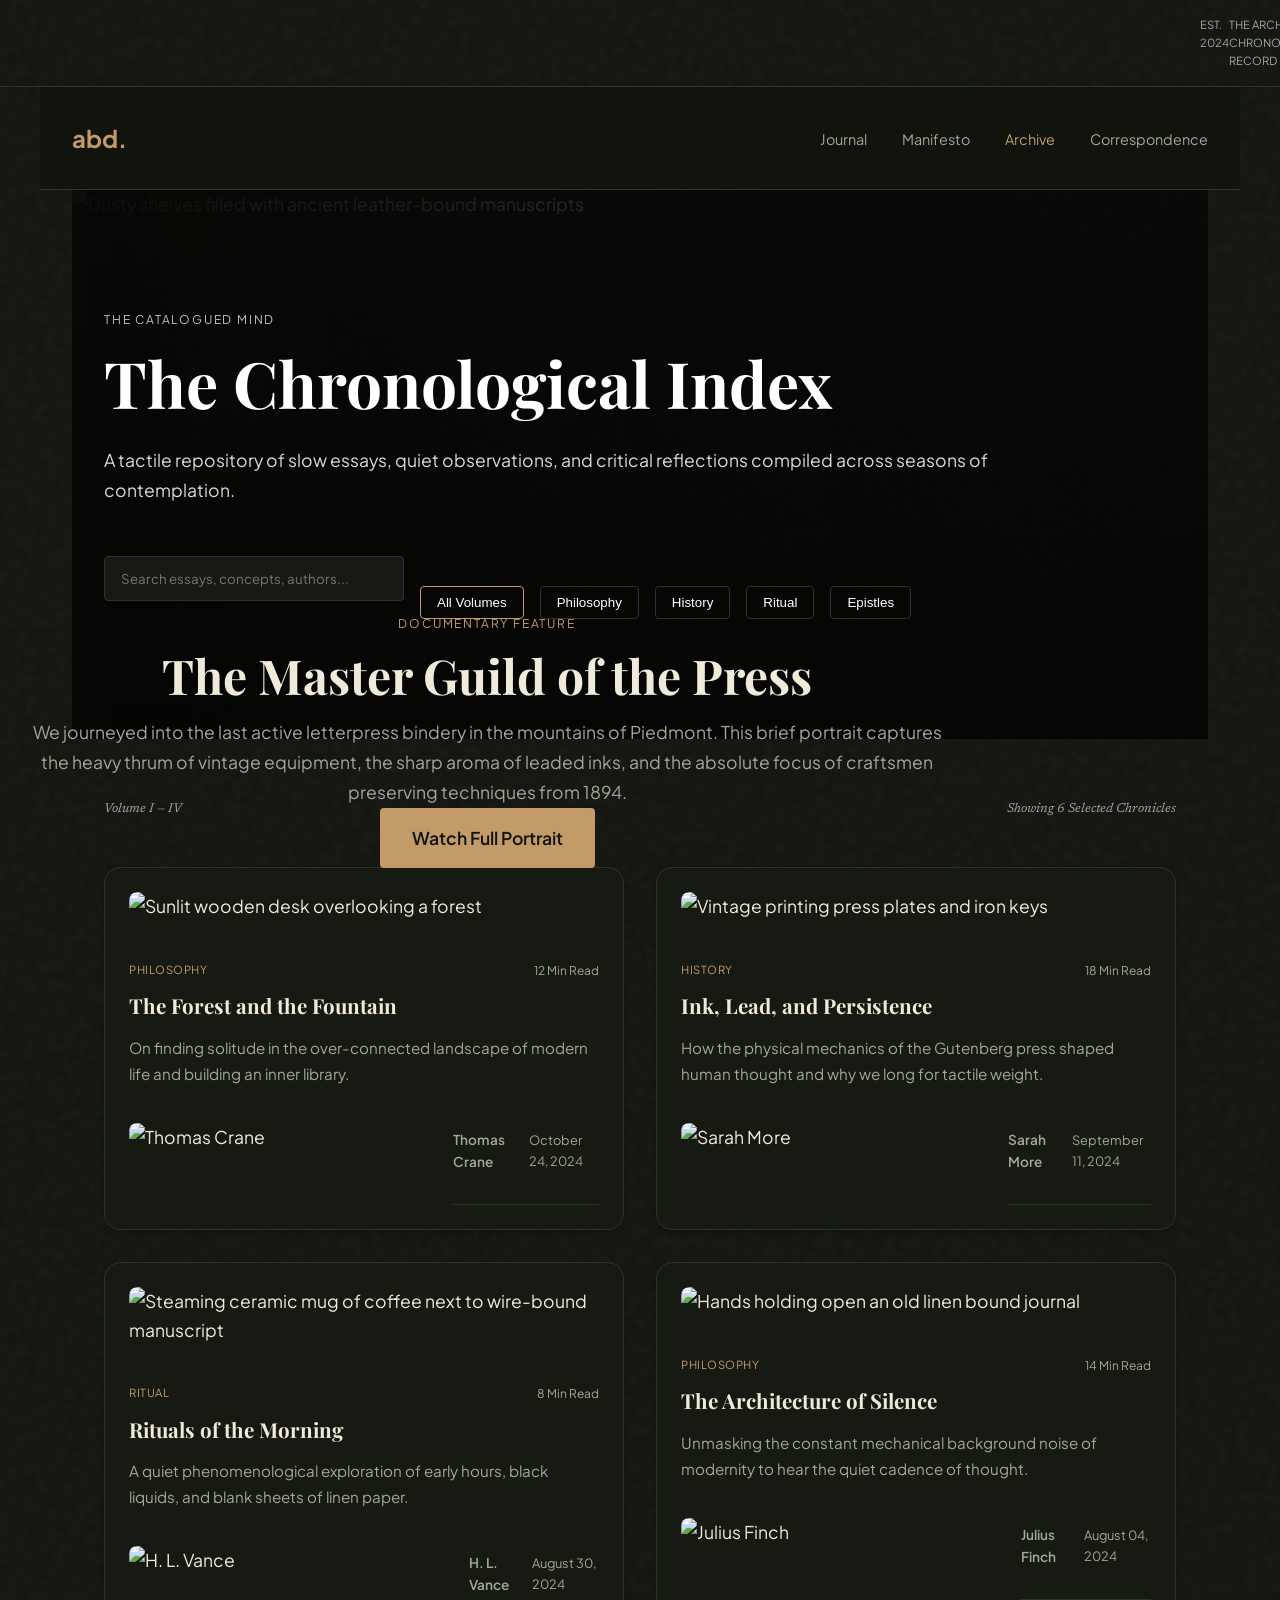
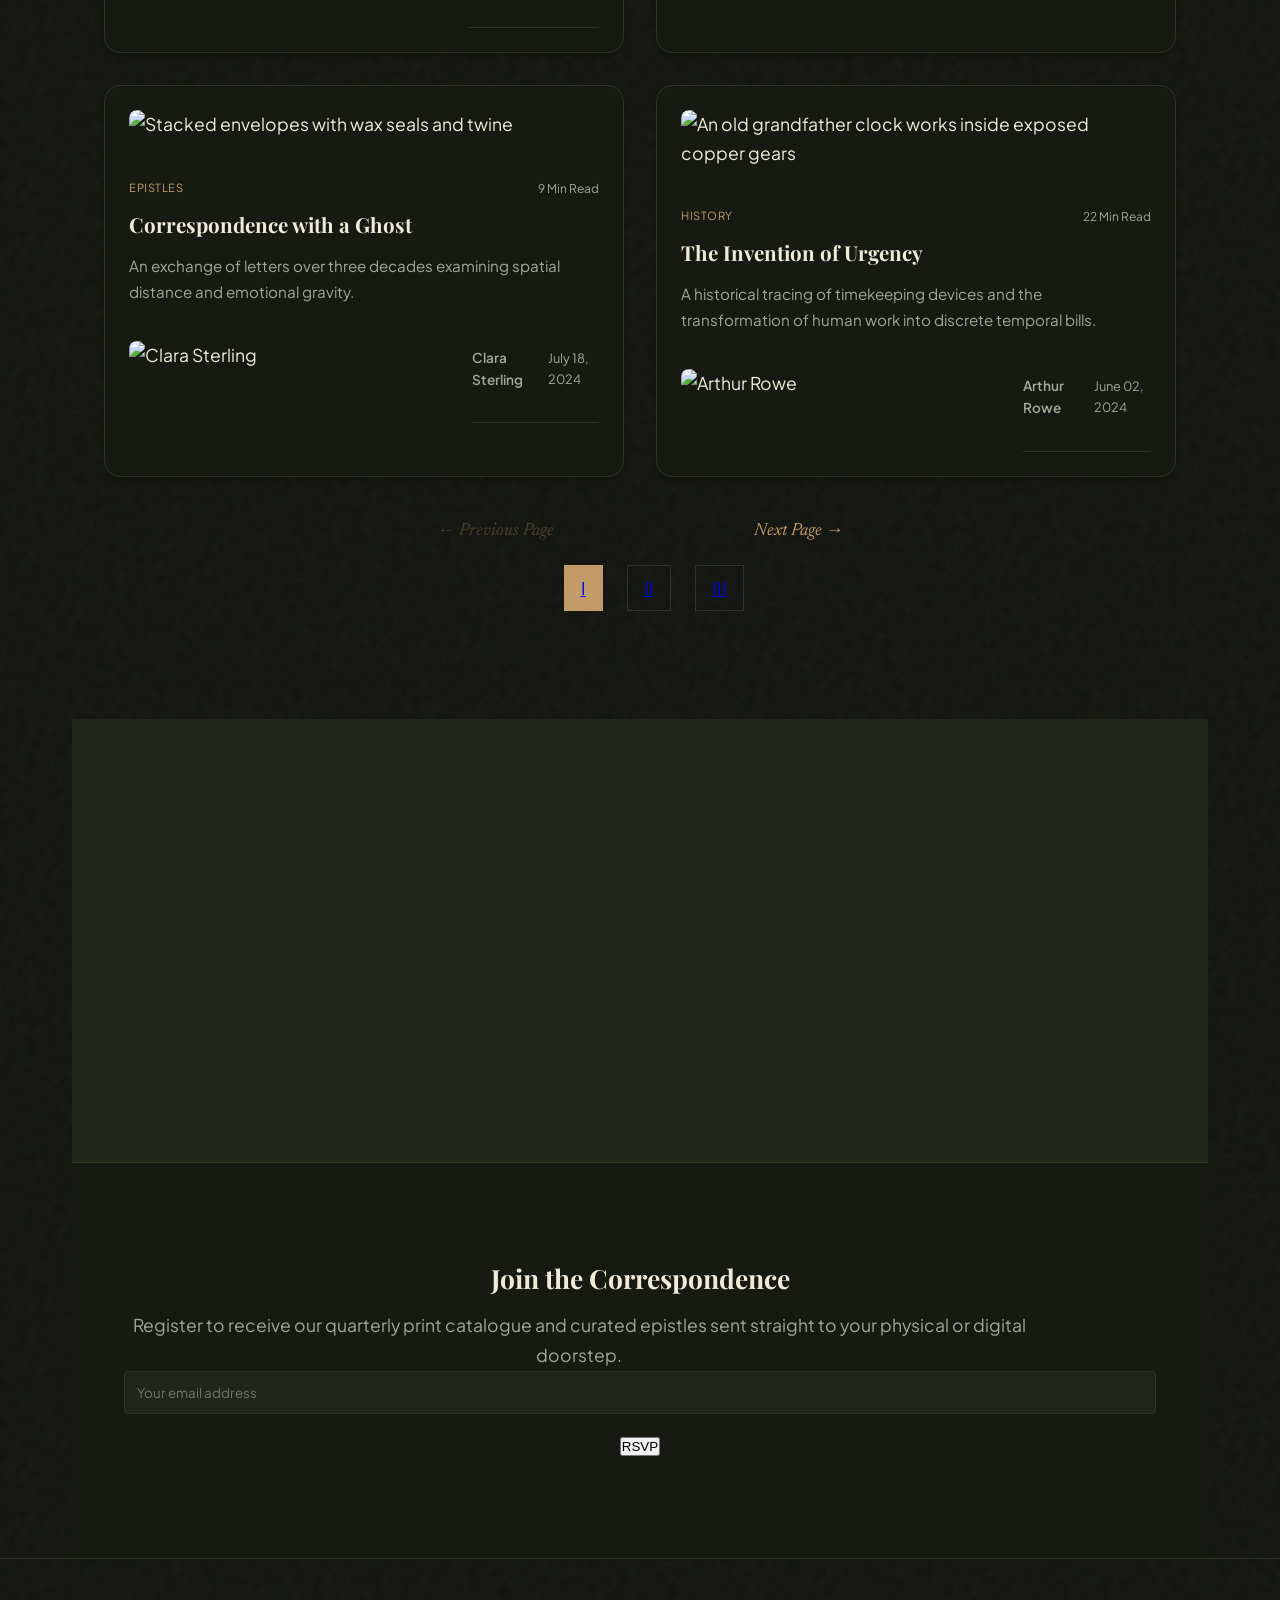
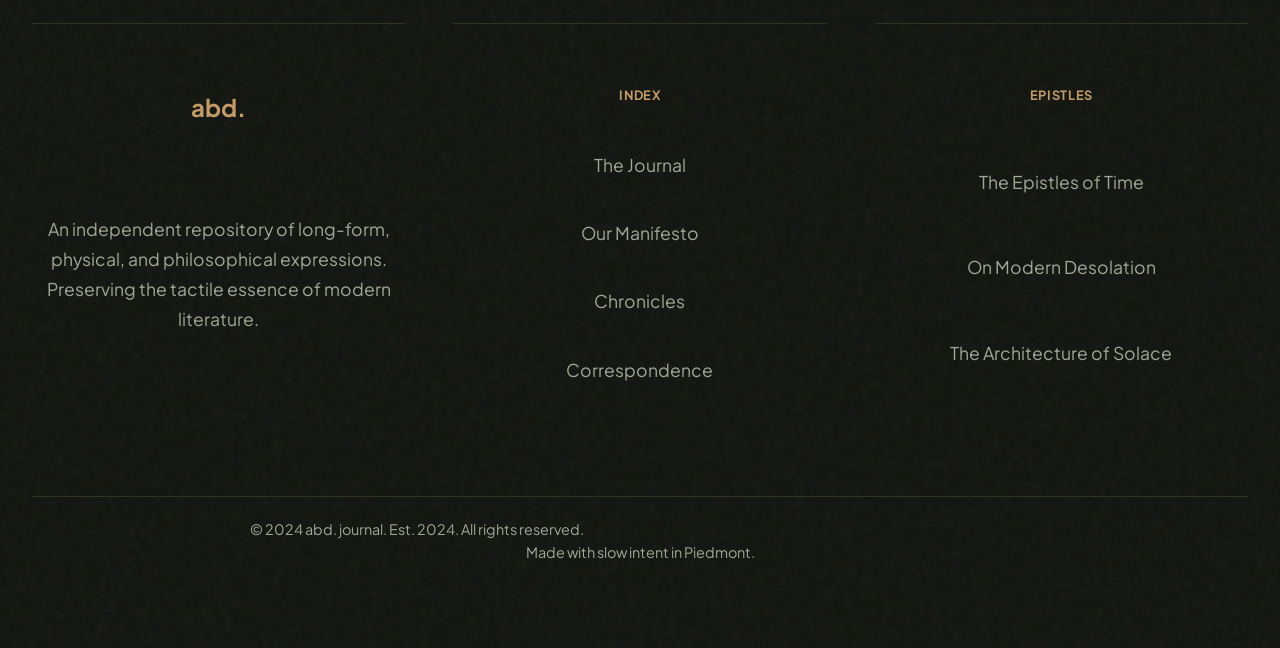
==== archive.html @ 4480bd1d "ForgeAI Builder: abd — initial site" ====
<!DOCTYPE html>
<html lang="en">
<head>
    <meta charset="UTF-8">
    <meta name="viewport" content="width=device-width, initial-scale=1" />
    <title>The Archive | abd.</title>
    <link rel="icon" href="data:image/svg+xml,<svg xmlns=%22http://www.w3.org/2000/svg%22 viewBox=%220 0 100 100%22><text y=%22.9em%22 font-size=%2290%22>🖋️</text></svg>">
    <link rel="preconnect" href="https://fonts.googleapis.com">
    <link rel="preconnect" href="https://fonts.gstatic.com" crossorigin>
    <link href="https://fonts.googleapis.com/css2?family=Newsreader:ital,opsz,wght@0,6..72,200..800;1,6..72,200..800&family=Playfair+Display:ital,wght@0,400..900;1,400..900&family=Plus+Jakarta+Sans:wght@300;400;500;600&display=swap" rel="stylesheet">
    <link rel="stylesheet" href="styles.css">
    <script src="script.js" defer></script>
<style>
@keyframes fa-emergency-reveal { to { opacity: 1 !important; visibility: visible !important; } }
.scroll-reveal:not(.is-visible),.reveal:not(.active):not(.is-visible),.fade-in:not(.visible):not(.in),.slide-in:not(.visible):not(.in),.fade-up:not(.is-visible),.fade-down:not(.is-visible),.zoom-in:not(.is-visible),.animate:not(.animated),.animate-up:not(.in),.will-animate:not(.animated),.animate-on-scroll:not(.animated):not(.in-view),.animate-on-load:not(.in-view):not(.visible),[data-aos]:not(.aos-animate),[data-reveal]:not(.in-view):not(.is-visible),[data-scroll]:not(.is-inview):not(.in-view),[data-animate]:not(.is-visible):not(.animated) { animation: fa-emergency-reveal 0.4s ease 4s forwards !important; }
</style>
<script>
(function(){try{
  var conv={'scroll-reveal':'is-visible','reveal':'active','fade-in':'visible','slide-in':'visible','fade-up':'is-visible','fade-down':'is-visible','zoom-in':'is-visible','animate-on-scroll':'animated','animate-on-load':'in-view','animate-up':'in','animate':'animated','will-animate':'animated'};
  var attrs=[['data-reveal','in-view'],['data-scroll','is-inview'],['data-animate','is-visible'],['data-aos','aos-animate']];
  function revealAllAbove(){
    var vh=window.innerHeight||document.documentElement.clientHeight;
    function pin(el,cls){el.classList.add(cls);el.style.setProperty('opacity','1','important');el.style.setProperty('visibility','visible','important');el.style.transform='';}
    Object.keys(conv).forEach(function(c){
      document.querySelectorAll('.'+c).forEach(function(el){
        if(el.getBoundingClientRect().top<vh)pin(el,conv[c]);
      });
    });
    attrs.forEach(function(a){
      document.querySelectorAll('['+a[0]+']').forEach(function(el){
        if(el.getBoundingClientRect().top<vh)pin(el,a[1]);
      });
    });
  }
  if(document.readyState==='loading')document.addEventListener('DOMContentLoaded',revealAllAbove);else revealAllAbove();
}catch(e){}})();
</script>

  <!-- SEO — injected by ForgeAI -->
  <meta name="description" content="The Archive | abd. — built with ForgeAI">
  <meta name="robots" content="index, follow">
  <link rel="canonical" href="/archive.html">
  <!-- Open Graph -->
  <meta property="og:title" content="The Archive | abd.">
  <meta property="og:description" content="The Archive | abd. — built with ForgeAI">
  <meta property="og:type" content="website">
  <meta property="og:image" content="https://og-image.vercel.app/The%20Archive%20%7C%20abd..png">
  <!-- Twitter Card -->
  <meta name="twitter:card" content="summary_large_image">
  <meta name="twitter:title" content="The Archive | abd.">
  <meta name="twitter:description" content="The Archive | abd. — built with ForgeAI">
  <meta name="twitter:image" content="https://og-image.vercel.app/The%20Archive%20%7C%20abd..png">
  <!-- JSON-LD -->
  <script type="application/ld+json">{"@context":"https://schema.org","@type":"WebPage","name":"The Archive | abd.","description":"The Archive | abd. — built with ForgeAI"}</script>
</head>
<body>
  <div class="page-loader"><div class="loader-ring"></div></div>
    <!-- Running Header Motif -->
    <div class="running-header">
        <span>Est. 2024</span>
        <span>The Archive / Chronological Record</span>
        <span>Page IX</span>
    </div>

    <header class="navbar">
        <div class="nav-container">
            <a href="index.html" class="logo">abd.</a>
            <nav>
                <a href="index.html">Journal</a>
                <a href="about.html">Manifesto</a>
                <a href="archive.html" class="active">Archive</a>
                <a href="contact.html">Correspondence</a>
            </nav>
        </div>
    </header>

    <main>
        <!-- Archive Hero Section with dark overlay & background image -->
        <section class="hero archive-hero">
            <img src="https://picsum.photos/seed/archivehero/1920/1080" alt="Dusty shelves filled with ancient leather-bound manuscripts" class="hero-bg">
            <div class="content-wrapper">
                <span class="eyebrow">The Catalogued Mind</span>
                <h1>The <span class="highlight">Chronological</span> Index</h1>
                <p>A tactile repository of slow essays, quiet observations, and critical reflections compiled across seasons of contemplation.</p>
                
                <!-- Archive Search and Filter controls -->
                <div class="archive-controls">
                    <div class="search-wrapper">
                        <input type="text" id="archive-search" placeholder="Search essays, concepts, authors...">
                    </div>
                    <div class="filter-wrapper">
                        <button class="filter-btn active" data-filter="all">All Volumes</button>
                        <button class="filter-btn" data-filter="philosophy">Philosophy</button>
                        <button class="filter-btn" data-filter="history">History</button>
                        <button class="filter-btn" data-filter="lifestyle">Ritual</button>
                        <button class="filter-btn" data-filter="letters">Epistles</button>
                    </div>
                </div>
            </div>
        </section>

        <!-- Chronological Grid -->
        <section class="grid-section archive-grid-section">
            <div class="content-wrapper">
                <div class="archive-header-row">
                    <span class="running-sub">Volume I &mdash; IV</span>
                    <span class="running-sub">Showing 6 Selected Chronicles</span>
                </div>

                <div class="post-grid archive-posts" id="archive-posts-container">
                    <!-- Post 1 -->
                    <article class="card" data-category="philosophy">
                        <div class="card-image-wrapper">
                            <img src="https://picsum.photos/seed/post1/600/400" alt="Sunlit wooden desk overlooking a forest">
                        </div>
                        <div class="card-meta">
                            <span class="category">Philosophy</span>
                            <span class="read-time">12 Min Read</span>
                        </div>
                        <h3>The Forest and the Fountain</h3>
                        <p class="card-excerpt">On finding solitude in the over-connected landscape of modern life and building an inner library.</p>
                        <div class="card-footer-meta">
                            <img src="https://i.pravatar.cc/300?img=11" alt="Thomas Crane" class="author-avatar">
                            <div class="author-details">
                                <span class="author-name">Thomas Crane</span>
                                <span class="pub-date">October 24, 2024</span>
                            </div>
                        </div>
                    </article>

                    <!-- Post 2 -->
                    <article class="card" data-category="history">
                        <div class="card-image-wrapper">
                            <img src="https://picsum.photos/seed/post2/600/400" alt="Vintage printing press plates and iron keys">
                        </div>
                        <div class="card-meta">
                            <span class="category">History</span>
                            <span class="read-time">18 Min Read</span>
                        </div>
                        <h3>Ink, Lead, and Persistence</h3>
                        <p class="card-excerpt">How the physical mechanics of the Gutenberg press shaped human thought and why we long for tactile weight.</p>
                        <div class="card-footer-meta">
                            <img src="https://i.pravatar.cc/300?img=12" alt="Sarah More" class="author-avatar">
                            <div class="author-details">
                                <span class="author-name">Sarah More</span>
                                <span class="pub-date">September 11, 2024</span>
                            </div>
                        </div>
                    </article>

                    <!-- Post 3 -->
                    <article class="card" data-category="lifestyle">
                        <div class="card-image-wrapper">
                            <img src="https://picsum.photos/seed/post3/600/400" alt="Steaming ceramic mug of coffee next to wire-bound manuscript">
                        </div>
                        <div class="card-meta">
                            <span class="category">Ritual</span>
                            <span class="read-time">8 Min Read</span>
                        </div>
                        <h3>Rituals of the Morning</h3>
                        <p class="card-excerpt">A quiet phenomenological exploration of early hours, black liquids, and blank sheets of linen paper.</p>
                        <div class="card-footer-meta">
                            <img src="https://i.pravatar.cc/300?img=13" alt="H. L. Vance" class="author-avatar">
                            <div class="author-details">
                                <span class="author-name">H. L. Vance</span>
                                <span class="pub-date">August 30, 2024</span>
                            </div>
                        </div>
                    </article>

                    <!-- Post 4 -->
                    <article class="card" data-category="philosophy">
                        <div class="card-image-wrapper">
                            <img src="https://picsum.photos/seed/post4/600/400" alt="Hands holding open an old linen bound journal">
                        </div>
                        <div class="card-meta">
                            <span class="category">Philosophy</span>
                            <span class="read-time">14 Min Read</span>
                        </div>
                        <h3>The Architecture of Silence</h3>
                        <p class="card-excerpt">Unmasking the constant mechanical background noise of modernity to hear the quiet cadence of thought.</p>
                        <div class="card-footer-meta">
                            <img src="https://i.pravatar.cc/300?img=14" alt="Julius Finch" class="author-avatar">
                            <div class="author-details">
                                <span class="author-name">Julius Finch</span>
                                <span class="pub-date">August 04, 2024</span>
                            </div>
                        </div>
                    </article>

                    <!-- Post 5 -->
                    <article class="card" data-category="letters">
                        <div class="card-image-wrapper">
                            <img src="https://picsum.photos/seed/post5/600/400" alt="Stacked envelopes with wax seals and twine">
                        </div>
                        <div class="card-meta">
                            <span class="category">Epistles</span>
                            <span class="read-time">9 Min Read</span>
                        </div>
                        <h3>Correspondence with a Ghost</h3>
                        <p class="card-excerpt">An exchange of letters over three decades examining spatial distance and emotional gravity.</p>
                        <div class="card-footer-meta">
                            <img src="https://i.pravatar.cc/300?img=15" alt="Clara Sterling" class="author-avatar">
                            <div class="author-details">
                                <span class="author-name">Clara Sterling</span>
                                <span class="pub-date">July 18, 2024</span>
                            </div>
                        </div>
                    </article>

                    <!-- Post 6 -->
                    <article class="card" data-category="history">
                        <div class="card-image-wrapper">
                            <img src="https://picsum.photos/seed/post6/600/400" alt="An old grandfather clock works inside exposed copper gears">
                        </div>
                        <div class="card-meta">
                            <span class="category">History</span>
                            <span class="read-time">22 Min Read</span>
                        </div>
                        <h3>The Invention of Urgency</h3>
                        <p class="card-excerpt">A historical tracing of timekeeping devices and the transformation of human work into discrete temporal bills.</p>
                        <div class="card-footer-meta">
                            <img src="https://i.pravatar.cc/300?img=16" alt="Arthur Rowe" class="author-avatar">
                            <div class="author-details">
                                <span class="author-name">Arthur Rowe</span>
                                <span class="pub-date">June 02, 2024</span>
                            </div>
                        </div>
                    </article>
                </div>

                <!-- Pagination Motif -->
                <div class="pagination">
                    <span class="prev-page disabled">&larr; Previous Page</span>
                    <div class="pages">
                        <a href="#" class="page-num active">I</a>
                        <a href="#" class="page-num">II</a>
                        <a href="#" class="page-num">III</a>
                    </div>
                    <a href="#" class="next-page">Next Page &rarr;</a>
                </div>
            </div>
        </section>

        <!-- Dynamic Archive Video Feature -->
        <section class="manifesto video-feature-section">
            <div class="content-wrapper">
                <div class="video-grid-split">
                    <div class="video-text">
                        <span class="eyebrow">Documentary Feature</span>
                        <h2 class="serif-title">The Master Guild of the Press</h2>
                        <p>We journeyed into the last active letterpress bindery in the mountains of Piedmont. This brief portrait captures the heavy thrum of vintage equipment, the sharp aroma of leaded inks, and the absolute focus of craftsmen preserving techniques from 1894.</p>
                        <a href="https://www.youtube.com/watch?v=dQw4w9WgXcQ" target="_blank" class="btn-primary">Watch Full Portrait</a>
                    </div>
                    <div class="video-wrapper-16-9">
                        <iframe src="https://www.youtube.com/embed/dQw4w9WgXcQ" title="The Master Guild of the Press Portrait" allow="accelerometer; autoplay; clipboard-write; encrypted-media; gyroscope; picture-in-picture; web-share" allowfullscreen></iframe>
                    </div>
                </div>
            </div>
        </section>

        <!-- Newsletter RSVP/Form -->
        <section class="newsletter">
            <div class="content-wrapper">
                <h2>Join the Correspondence</h2>
                <p>Register to receive our quarterly print catalogue and curated epistles sent straight to your physical or digital doorstep.</p>
                <form>
                    <input type="email" placeholder="Your email address" required>
                    <button type="submit">RSVP</button>
                </form>
            </div>
        </section>
    </main>

    <footer>
        <div class="footer-grid">
            <div class="footer-column">
                <span class="logo">abd.</span>
                <p>An independent repository of long-form, physical, and philosophical expressions. Preserving the tactile essence of modern literature.</p>
            </div>
            <div class="footer-column">
                <h4>Index</h4>
                <a href="index.html">The Journal</a>
                <a href="about.html">Our Manifesto</a>
                <a href="archive.html">Chronicles</a>
                <a href="contact.html">Correspondence</a>
            </div>
            <div class="footer-column">
                <h4>Epistles</h4>
                <a href="#">The Epistles of Time</a>
                <a href="#">On Modern Desolation</a>
                <a href="#">The Architecture of Solace</a>
            </div>
        </div>
        <div class="footer-bottom">
            <p>&copy; 2024 abd. journal. Est. 2024. All rights reserved.</p>
            <span>Made with slow intent in Piedmont.</span>
        </div>
    </footer>

    <!-- Simple JS Script inside page for archive filter functionality if main script isn't loaded -->
    <script>
        document.addEventListener('DOMContentLoaded', () => {
            const filterBtns = document.querySelectorAll('.filter-btn');
            const cards = document.querySelectorAll('.archive-posts .card');

            filterBtns.forEach(btn => {
                btn.addEventListener('click', () => {
                    filterBtns.forEach(b => b.classList.remove('active'));
                    btn.classList.add('active');

                    const filterValue = btn.getAttribute('data-filter');

                    cards.forEach(card => {
                        if (filterValue === 'all' || card.getAttribute('data-category') === filterValue) {
                            card.style.display = 'block';
                            card.style.opacity = '0';
                            setTimeout(() => {
                                card.style.opacity = '1';
                            }, 50);
                        } else {
                            card.style.display = 'none';
                        }
                    });
                });
            });

            // Search filtering
            const searchInput = document.getElementById('archive-search');
            if(searchInput) {
                searchInput.addEventListener('input', (e) => {
                    const text = e.target.value.toLowerCase();
                    cards.forEach(card => {
                        const title = card.querySelector('h3').textContent.toLowerCase();
                        const excerpt = card.querySelector('.card-excerpt').textContent.toLowerCase();
                        if (title.includes(text) || excerpt.includes(text)) {
                            card.style.display = 'block';
                        } else {
                            card.style.display = 'none';
                        }
                    });
                });
            }
        });
    </script>
</body>
</html>
---- styles.css ----
:root {
  --bg: #11130e; --surface: #171a13; --surface-2: #21261b; --text: #f0ebd9; 
  --muted: #a2a897; --primary: #c29b68; --primary-hover: #d4b285; 
  --secondary: #5e6b52; --accent: #db5435; --border: #2e3527;
  --font-heading: 'Playfair Display', serif;
  --font-body: 'Plus Jakarta Sans', sans-serif;
  --font-accent: 'Newsreader', serif;
  --content-width: 1200px;
}

* { margin: 0; padding: 0; box-sizing: border-box; }
body { 
  background: var(--bg); color: var(--text); font-family: var(--font-body);
  line-height: 1.6; font-size: 1.1rem;
  background-image: url("data:image/svg+xml,%3Csvg viewBox='0 0 200 200' xmlns='http://www.w3.org/2000/svg'%3E%3Cfilter id='noise'%3E%3CfeTurbulence type='fractalNoise' baseFrequency='0.65' numOctaves='3' stitchTiles='stitch'/%3E%3C/filter%3E%3Crect width='100%25' height='100%25' filter='url(%23noise)' opacity='0.05'/%3E%3C/svg%3E");
}

.content-wrapper { max-width: var(--content-width); margin: 0 auto; padding: 0 2rem; }
h1, h2, h3 { font-family: var(--font-heading); color: var(--text); line-height: 1.15; }

.navbar { padding: 2rem 0; border-bottom: 1px solid var(--border); position: sticky; top: 0; z-index: 100; background: rgba(17, 19, 14, 0.9); backdrop-filter: blur(10px); }
.nav-container { display: flex; justify-content: space-between; align-items: center; max-width: var(--content-width); margin: 0 auto; padding: 0 2rem; }
.logo { font-size: 1.5rem; font-weight: 700; text-decoration: none; color: var(--primary); }
nav a { text-decoration: none; color: var(--muted); margin-left: 2rem; font-size: 0.9rem; transition: 0.3s; }
nav a:hover, nav a.active { color: var(--primary); }

.hero { position: relative; padding: 8rem 0; overflow: hidden; }
.hero-bg { position: absolute; inset: 0; width: 100%; height: 100%; object-fit: cover; z-index: -1; }
.hero::after { content: ''; position: absolute; inset: 0; background: linear-gradient(to right, rgba(17,19,14,0.95), rgba(17,19,14,0.4)); }
.hero h1 { font-size: clamp(2.5rem, 5vw, 4.5rem); margin-bottom: 1.5rem; }
.highlight { color: var(--primary); }

.post-grid { display: grid; grid-template-columns: repeat(auto-fit, minmax(300px, 1fr)); gap: 3rem; margin-top: 3rem; }
.card { border: 1px solid var(--border); padding: 1.5rem; border-radius: 1rem; transition: 0.3s; background: var(--surface); }
.card:hover { border-color: var(--primary); transform: translateY(-5px); }
.card img { width: 100%; border-radius: 0.5rem; margin-bottom: 1.5rem; }

.manifesto { padding: 6rem 0; background: var(--surface-2); text-align: center; }
blockquote { font-family: var(--font-accent); font-size: 2rem; max-width: 800px; margin: 0 auto; color: var(--primary); font-style: italic; }

.btn-primary { background: var(--primary); color: var(--bg); padding: 1rem 2rem; border-radius: 4px; text-decoration: none; font-weight: 600; display: inline-block; }
.btn-primary:hover { background: var(--primary-hover); }

input, textarea { width: 100%; padding: 1rem; background: var(--surface); border: 1px solid var(--border); color: var(--text); margin-bottom: 1rem; font-family: inherit; }
input:focus, textarea:focus { border-color: var(--primary); outline: none; }

footer { padding: 4rem 2rem; border-top: 1px solid var(--border); text-align: center; color: var(--muted); }

.horizontal-scroll { display: flex; gap: 2rem; overflow-x: auto; padding: 2rem 0; }
.scroll-item { min-width: 250px; }
.scroll-item img { width: 100%; height: 350px; object-fit: cover; border-radius: 0.5rem; }

.drop-cap { font-family: var(--font-heading); float: left; font-size: 4rem; line-height: 1; margin-right: 1rem; color: var(--primary); }

@media (max-width: 960px) {
  .nav-container { flex-direction: column; gap: 1rem; }
  .grid-layout { grid-template-columns: 1fr; }
}

@media (max-width: 640px) {
  .hero { padding: 4rem 0; }
  blockquote { font-size: 1.5rem; }
}

/* ── Styles for remaining classes (round 1) ── */
/* Typographic & Global Accents */
.eyebrow { font-family: var(--font-body); text-transform: uppercase; letter-spacing: 0.15em; font-size: 0.75rem; color: var(--primary); display: block; margin-bottom: 1rem; }
.italic { font-style: italic; }
.muted { color: var(--muted); }
.serif-title { font-family: var(--font-heading); font-size: clamp(2rem, 4vw, 3rem); line-height: 1.1; }

/* Buttons & CTAs */
.cta-group { display: flex; gap: 1rem; margin-top: 2rem; }
.btn-secondary { padding: 0.8rem 1.8rem; border: 1px solid var(--border); color: var(--text); text-decoration: none; transition: all 0.2s ease; border-radius: 4px; }
.btn-secondary:hover { background: var(--surface-2); border-color: var(--primary); }

/* Grid Sections */
.grid-section { padding: clamp(64px, 10vw, 120px) 0; }
.category { font-family: var(--font-body); font-size: 0.7rem; text-transform: uppercase; color: var(--primary); letter-spacing: 0.05em; margin-bottom: 0.5rem; display: block; }

/* About Page */
.about-hero { padding: clamp(80px, 12vw, 160px) 0; text-align: center; }
.text-column { max-width: 700px; margin: 0 auto; line-height: 1.8; color: #d1ccbb; }
.drop-cap { font-family: var(--font-heading); font-size: 5rem; float: left; line-height: 0.8; margin-right: 1rem; color: var(--primary); }
.wide-image img { width: 100%; border-radius: 12px; margin: 3rem 0; box-shadow: 0 20px 40px rgba(0,0,0,0.3); }
.video-container { position: relative; width: 100%; padding-top: 56.25%; border-radius: 12px; overflow: hidden; }
.video-container iframe { position: absolute; top: 0; left: 0; width: 100%; height: 100%; }

/* Archive Page */
.running-header { display: flex; justify-content: space-between; padding: 1rem var(--content-width); font-size: 0.7rem; border-bottom: 1px solid var(--border); color: var(--muted); text-transform: uppercase; }
.archive-controls { margin-top: 3rem; display: flex; flex-wrap: wrap; gap: 1rem; align-items: center; }
.search-wrapper input { background: var(--surface); border: 1px solid var(--border); padding: 0.8rem 1rem; color: var(--text); border-radius: 4px; width: 300px; }
.filter-btn { background: none; border: 1px solid var(--border); color: var(--muted); padding: 0.5rem 1rem; cursor: pointer; border-radius: 4px; transition: 0.2s; }
.filter-btn.active, .filter-btn:hover { border-color: var(--primary); color: var(--text); }
.archive-header-row { display: flex; justify-content: space-between; margin-bottom: 2rem; color: var(--muted); font-size: 0.8rem; }
.card-image-wrapper { overflow: hidden; border-radius: 8px; margin-bottom: 1rem; }
.card-meta { display: flex; justify-content: space-between; font-size: 0.75rem; margin-bottom: 0.5rem; }
.read-time { color: var(--muted); }

/* Contact Page */
.contact-grid { display: grid; grid-template-columns: 1fr 350px; gap: 4rem; padding: 4rem 0; }
.form-group { margin-bottom: 1.5rem; }
.form-group label { display: block; margin-bottom: 0.5rem; font-size: 0.9rem; }
.form-group input, .form-group textarea { width: 100%; background: var(--surface); border: 1px solid var(--border); padding: 1rem; color: var(--text); border-radius: 4px; }
.contact-info h3 { font-family: var(--font-heading); margin-bottom: 1rem; }
.meta-tag { margin-top: 2rem; padding: 0.5rem; border: 1px solid var(--border); display: inline-block; font-size: 0.7rem; }

/* Responsive Adjustments */
@media (max-width: 768px) {
  .contact-grid { grid-template-columns: 1fr; }
  .running-header { display: none; }
}


/* ── Styles for remaining classes (round 2) ── */
/* --- Collections & Scroll --- */
.collections { padding: clamp(64px, 10vw, 120px) 0; background: var(--surface); }
.horizontal-scroll { display: flex; gap: 2rem; overflow-x: auto; padding: 2rem 0; scrollbar-width: none; }
.scroll-item { min-width: 300px; }
.scroll-item img { width: 100%; height: 400px; object-fit: cover; border-radius: 12px; margin-bottom: 1rem; }

/* --- Testimonials --- */
.testimonials { padding: 80px 0; background: var(--bg); }
.testimonial-grid { display: grid; grid-template-columns: repeat(auto-fit, minmax(300px, 1fr)); gap: 2rem; }
.t-card { background: var(--surface-2); padding: 2rem; border-radius: 16px; border: 1px solid var(--border); }

/* --- About & Manifesto --- */
.about-page { line-height: 1.7; }
.about-content { padding: 60px 0; }
.about-video { padding: 40px 0; }
.drop-cap { font-size: 5rem; font-family: var(--font-heading); color: var(--primary); float: left; margin-right: 20px; line-height: 0.8; }

/* --- Archive --- */
.archive-hero { position: relative; padding: 120px 0; overflow: hidden; }
.filter-wrapper { display: flex; gap: 1rem; margin-top: 2rem; flex-wrap: wrap; }
.archive-grid-section { padding: 60px 0; }
.running-sub { font-family: var(--font-accent); color: var(--muted); font-style: italic; }
.archive-posts { display: grid; grid-template-columns: repeat(auto-fit, minmax(350px, 1fr)); gap: 2rem; }
.card-excerpt { color: var(--muted); font-size: 0.95rem; margin: 10px 0; }
.card-footer-meta { display: flex; align-items: center; gap: 10px; margin-top: auto; }
.author-avatar { width: 32px; height: 32px; border-radius: 50%; }
.author-name { font-weight: 600; font-size: 0.85rem; }
.pub-date { font-size: 0.8rem; color: var(--muted); }

/* --- Video Section --- */
.video-feature-section { padding: 80px 0; }
.video-grid-split { display: grid; grid-template-columns: 1fr 1fr; gap: 4rem; align-items: center; }
.video-wrapper-16-9 { position: relative; padding-bottom: 56.25%; height: 0; overflow: hidden; border-radius: 16px; }
.video-wrapper-16-9 iframe { position: absolute; top: 0; left: 0; width: 100%; height: 100%; border: none; }

/* --- Footer & Contact --- */
.footer-grid { display: grid; grid-template-columns: repeat(auto-fit, minmax(200px, 1fr)); gap: 3rem; padding-bottom: 40px; border-bottom: 1px solid var(--border); }
.footer-bottom { padding: 20px 0; color: var(--muted); font-size: 0.9rem; }
.contact-header { padding: 100px 0 40px; }
.subtitle { font-size: 1.25rem; color: var(--muted); max-width: 600px; }
.contact-form-box { background: var(--surface); padding: 3rem; border-radius: 20px; border: 1px solid var(--border); }
.form-group { margin-bottom: 1.5rem; }
.form-group label { display: block; margin-bottom: 0.5rem; font-weight: 500; }
.form-group input, .form-group textarea { width: 100%; padding: 12px; background: var(--bg); border: 1px solid var(--border); color: var(--text); border-radius: 8px; }

/* --- Pagination --- */
.pagination { display: flex; gap: 10px; justify-content: center; margin-top: 40px; }
.page-num { padding: 8px 16px; border: 1px solid var(--border); cursor: pointer; transition: 0.2s; }
.page-num:hover, .page-num.active { background: var(--primary); border-color: var(--primary); }
.disabled { opacity: 0.3; pointer-events: none; }


/* ── Styles for remaining classes (round 3) ── */
/* Newsletter Section */
.newsletter {
    background: var(--surface);
    padding: clamp(60px, 8vw, 100px) 20px;
    border-top: 1px solid var(--border);
    text-align: center;
}

.newsletter h3 { font-family: var(--font-heading); font-size: 2rem; color: var(--text); margin-bottom: 1rem; }

/* Author Details */
.author-details {
    display: flex;
    align-items: center;
    gap: 1rem;
    padding: 2rem 0;
    border-bottom: 1px solid var(--border);
    color: var(--muted);
    font-size: 0.9rem;
}

/* Pagination */
.pages {
    display: flex;
    justify-content: center;
    align-items: center;
    gap: 1.5rem;
    padding: 3rem 0;
}

.prev-page, .next-page {
    color: var(--primary);
    text-decoration: none;
    font-family: var(--font-accent);
    font-style: italic;
    transition: color 0.2s ease;
}

.prev-page:hover, .next-page:hover { color: var(--primary-hover); }

/* Video Text Overlay */
.video-text {
    position: absolute;
    bottom: 2rem;
    left: 2rem;
    z-index: 2;
    color: var(--text);
    pointer-events: none;
}

/* Footer Columns */
.footer-column {
    display: grid;
    grid-template-columns: repeat(auto-fit, minmax(200px, 1fr));
    gap: 2rem;
    padding: 4rem 0;
    border-top: 1px solid var(--border);
}

.footer-column h4 { color: var(--primary); margin-bottom: 1rem; text-transform: uppercase; letter-spacing: 0.05em; font-size: 0.8rem; }
.footer-column a { display: block; color: var(--muted); text-decoration: none; margin-bottom: 0.5rem; transition: color 0.2s; }
.footer-column a:hover { color: var(--text); }

/* Main Page Content Wrapper */
.page-content {
    max-width: var(--content-width);
    margin: 0 auto;
    padding: clamp(40px, 5vw, 80px) 20px;
    line-height: 1.7;
}

@media (max-width: 768px) {
    .footer-column { grid-template-columns: 1fr; }
    .pages { gap: 1rem; }
}

/* Page load: fade-in + spinner preloader */
@keyframes fa-fade-in { from { opacity: 0; } to { opacity: 1; } }
@keyframes fa-spin { to { transform: rotate(360deg); } }
@keyframes fa-loader-out { to { opacity: 0; visibility: hidden; } }
body { animation: fa-fade-in .5s ease both; }
.page-loader, .app-loading { position: fixed; inset: 0; z-index: 9999; display: flex; align-items: center; justify-content: center; background: var(--bg); }
.page-loader { animation: fa-loader-out .5s ease 1s forwards; }
.loader-ring, .spinner { width: 48px; height: 48px; border-radius: 50%; border: 4px solid var(--border); border-top-color: var(--primary); animation: fa-spin .8s linear infinite; }
/* Kill any model-invented preloader after 2s — it expects JS handlers we
   didn't write, so left alone it spins forever. Fires even if script.js
   fails to load, so the page is never permanently stuck. */
@keyframes fa-preloader-kill { 0%, 90% { opacity: 1; visibility: visible; } 100% { opacity: 0; visibility: hidden; } }
#preloader, .preloader, #pre-loader, .pre-loader,
#loading-overlay, .loading-overlay, #loading-screen, .loading-screen,
.site-preloader, .page-preloader {
  animation: fa-preloader-kill 2s ease forwards !important;
  pointer-events: none !important;
}
/* body.loading-state and friends: the JS scrub removes these; belt-and-suspenders
   is to make sure they never hide the body content even while set. */
body.loading-state, body.loading, body.is-loading, body.preload,
html.loading-state, html.loading, html.is-loading, html.preload {
  overflow: auto !important;
  visibility: visible !important;
  opacity: 1 !important;
}

/* ── Final deterministic fixes (win over generated CSS) ── */
.gradient-text, .text-gradient { background-image: linear-gradient(100deg, var(--primary, #6d5efb), var(--accent, #22d3ee)); }
.gradient-text, .text-gradient {
  -webkit-background-clip: text !important; background-clip: text !important;
  -webkit-text-fill-color: transparent !important; color: transparent !important;
  padding: 0 !important; box-shadow: none !important; border-radius: 0 !important;
}

/* ── Mobile hamburger nav (deterministic) ── */
.nav-toggle { display: none; align-items: center; justify-content: center; flex-direction: column; gap: 5px; width: 44px; height: 44px; padding: 0; background: transparent; border: 0; cursor: pointer; color: inherit; z-index: 60; }
.nav-toggle span { display: block; width: 24px; height: 2px; background: var(--text, #1a1a1a); border-radius: 2px; }
@media (max-width: 780px) {
  header, .site-header, .navbar, .main-header { position: relative; }
  .nav-toggle { display: inline-flex !important; }
  /* !important is required: the model often puts inline style="display:flex" on
     the <nav>, and inline styles beat class/media-query CSS without it. */
  header nav, .site-header nav, .navbar nav, header .nav-links {
    display: none !important; position: absolute !important; top: 100%; left: 0; right: 0;
    flex-direction: column !important; align-items: flex-start !important; gap: .15rem !important;
    background: color-mix(in srgb, var(--bg, #ffffff) 97%, transparent); padding: .75rem 1.25rem 1rem;
    border-top: 1px solid var(--border, rgba(0,0,0,.12)); box-shadow: 0 18px 34px -22px rgba(0,0,0,.55); max-height: 76vh; overflow-y: auto;
  }
  header nav.nav-open, .site-header nav.nav-open, .navbar nav.nav-open, header .nav-links.nav-open { display: flex !important; }
  header nav ul, .site-header nav ul, .navbar nav ul { flex-direction: column !important; align-items: flex-start !important; width: 100%; }
  header nav a, .site-header nav a, .navbar nav a, header .nav-links a { width: 100%; padding: .55rem 0; }
}

/* Reveal safety net — nothing stays invisible past 3s regardless of which
   class-name convention Gemini invented on this particular build. */
/* Only assert opacity + visibility. Locking transform via animation-forwards
   kills every subsequent hover translation on the same element (:hover { transform: translateY(-6px) } stops firing because the animation's held !important wins). */
@keyframes fa-reveal-safety { to { opacity: 1 !important; visibility: visible !important; } }
.scroll-reveal:not(.is-visible),
.reveal:not(.active):not(.is-visible),
.fade-in:not(.visible):not(.in),
.slide-in:not(.visible):not(.in),
.fade-up:not(.is-visible),
.fade-down:not(.is-visible),
.zoom-in:not(.is-visible),
.animate:not(.animated),
.will-animate:not(.animated),
.animate-on-scroll:not(.animated):not(.in-view),
.animate-on-load:not(.in-view):not(.visible),
[data-aos]:not(.aos-animate),
[data-reveal]:not(.in-view):not(.is-visible),
[data-scroll]:not(.is-inview):not(.in-view),
[data-animate]:not(.is-visible):not(.animated) {
  animation: fa-reveal-safety .8s ease 3s forwards !important;
}

/* ── Hero contrast safety net (deterministic override) ── */
/* Any hero/banner/masthead section that carries a background image gets:
   - a dark gradient overlay via ::before so any text is legible
   - forced light text on every text descendant */
.hero, .hero-section, .hero-container, .hero-wrapper,
.banner, .banner-hero, .site-hero, .page-hero, .masthead, .jumbotron,
[class*="hero" i][class*="section" i], section[id*="hero" i] {
  position: relative;
}
.hero:has(img), .hero-section:has(img), .banner:has(img),
.hero[style*="background"], .hero-section[style*="background"], .banner[style*="background"] {
  /* Dark gradient overlay so any text on top stays readable regardless of the
     photo behind it. Sits above the image but below the content. */
}
.hero::before, .hero-section::before, .banner-hero::before,
.site-hero::before, .page-hero::before, .masthead::before {
  content: '';
  position: absolute; inset: 0;
  background: linear-gradient(180deg, rgba(0,0,0,0.55) 0%, rgba(0,0,0,0.7) 100%);
  z-index: 1;
  pointer-events: none;
}
/* Hero image and content both need to sit above the overlay */
.hero > *:not(.hero-bg-wrapper):not(.hero-bg):not(img),
.hero-section > *:not(.hero-bg-wrapper):not(.hero-bg):not(img),
.banner > *:not(.banner-bg):not(img),
.masthead > *:not(img) { position: relative; z-index: 2; }

/* Force high-contrast text on every text element inside any hero-like
   section, and any element with a "hero" or "banner" class ancestor.
   This is deliberately aggressive — a hero must be readable. */
.hero *, .hero-section *, .hero-container *, .hero-content *,
.banner *, .banner-hero *, .site-hero *, .page-hero *,
.masthead *, .jumbotron *,
section[id*="hero" i] *, section[class*="hero" i] * {
  color: #ffffff !important;
}
/* Muted subheads inside heroes: still light, just slightly dimmed */
.hero .subtitle, .hero .subhead, .hero .hero-subtitle, .hero p:not([class]),
.hero-section .subtitle, .hero-section .subhead, .hero-section .hero-subtitle, .hero-section p:not([class]),
.banner .subtitle, .banner .subhead, .banner p:not([class]),
.masthead .subtitle, .masthead .subhead, .masthead p:not([class]) {
  color: rgba(255, 255, 255, 0.85) !important;
}
/* Eyebrow / small labels above the hero headline */
.hero .eyebrow, .hero .sub-eyebrow, .hero .tagline, .hero .badge,
.hero-section .eyebrow, .hero-section .sub-eyebrow, .hero-section .tagline,
.banner .eyebrow, .masthead .eyebrow {
  color: rgba(255, 255, 255, 0.75) !important;
}
/* Text-only CTA links in heroes ("Learn more →") — need to stand out */
.hero a:not(.btn):not(.button), .hero-section a:not(.btn):not(.button),
.banner a:not(.btn):not(.button), .masthead a:not(.btn):not(.button) {
  color: #ffffff !important;
  opacity: 0.95;
  text-decoration: underline;
  text-underline-offset: 4px;
}

/* ── Claude QA polish ── */
/* Refine interactive elements */
button, a, .interactive {
  transition: all 0.25s cubic-bezier(0.4, 0, 0.2, 1);
  outline-offset: 2px;
}

button:hover, a:hover {
  filter: brightness(1.1);
}

button:focus-visible, a:focus-visible {
  outline: 2px solid var(--primary);
}

/* Depth and surfaces */
.card, .surface-element {
  background: var(--surface);
  border: 1px solid var(--border);
  box-shadow: 0 4px 6px -1px rgba(0, 0, 0, 0.2);
  transition: box-shadow 0.3s ease;
}

.card:hover {
  box-shadow: 0 10px 15px -3px rgba(0, 0, 0, 0.3);
  border-color: var(--primary);
}

/* Typography and Spacing rhythm */
h1, h2, h3, h4 {
  color: var(--text);
  line-height: 1.2;
  margin-bottom: 1rem;
}

p {
  line-height: 1.7;
  color: var(--muted);
  max-width: 70ch;
}

/* Responsive spacing container */
main, section, header {
  padding-left: clamp(1rem, 5vw, 2rem);
  padding-right: clamp(1rem, 5vw, 2rem);
  max-width: var(--content-width);
  margin-left: auto;
  margin-right: auto;
}

/* Subtle focus state for inputs */
input, textarea {
  background: var(--surface-2);
  border: 1px solid var(--border);
  color: var(--text);
  padding: 0.75rem;
  border-radius: 4px;
}

input:focus, textarea:focus {
  outline: none;
  border-color: var(--primary);
  box-shadow: 0 0 0 1px var(--primary);
}
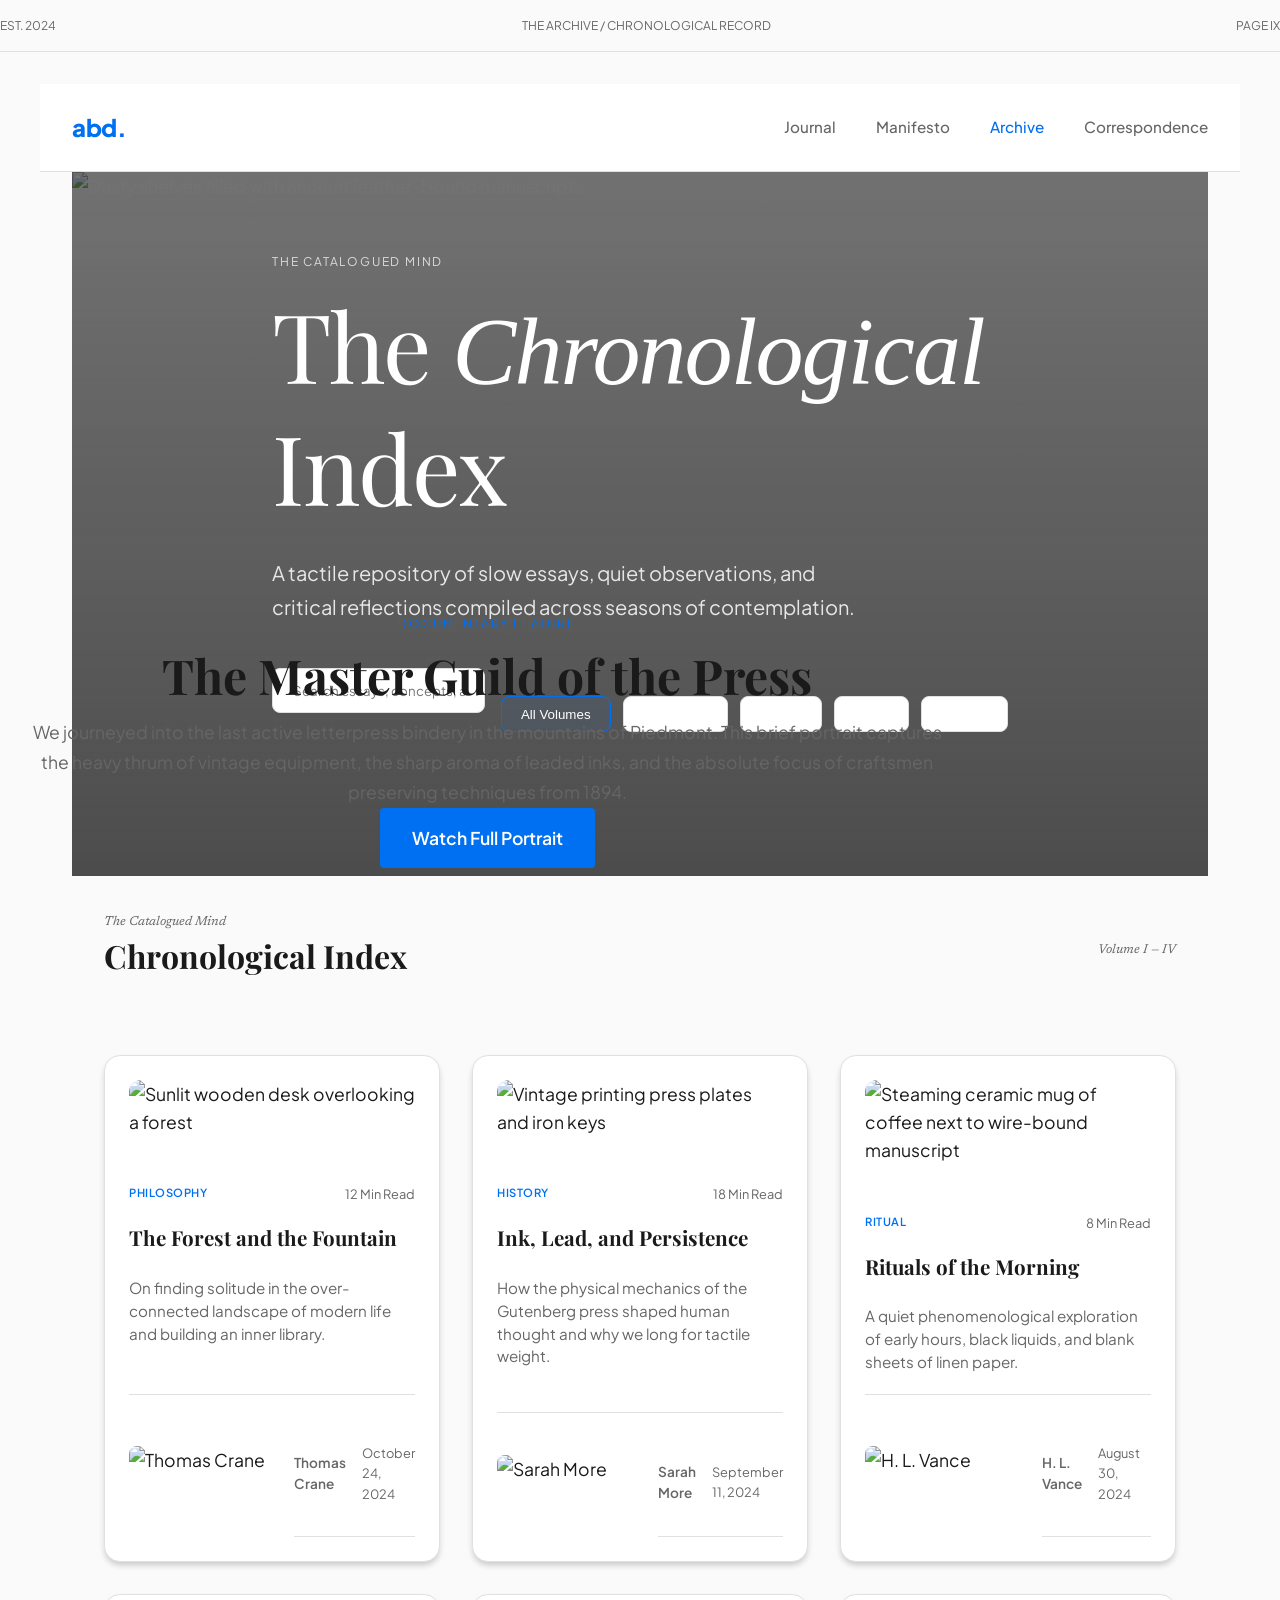
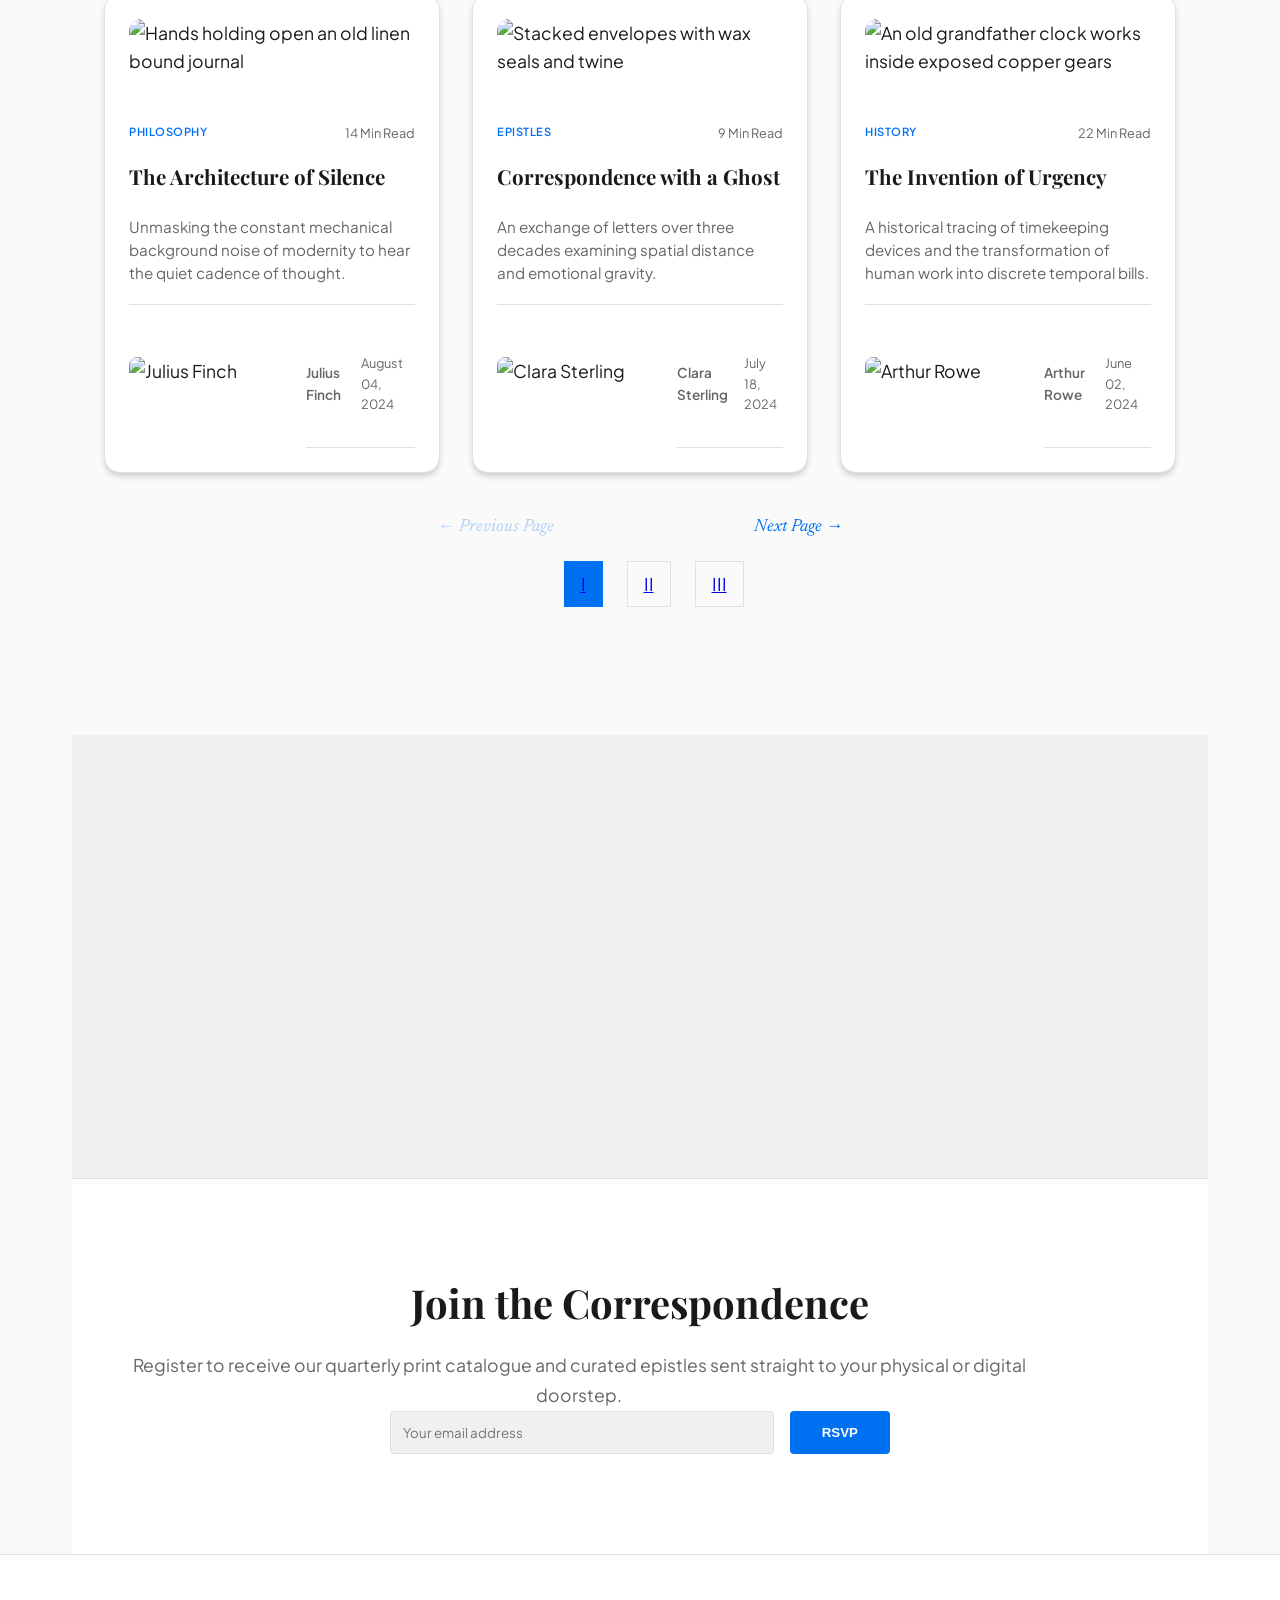
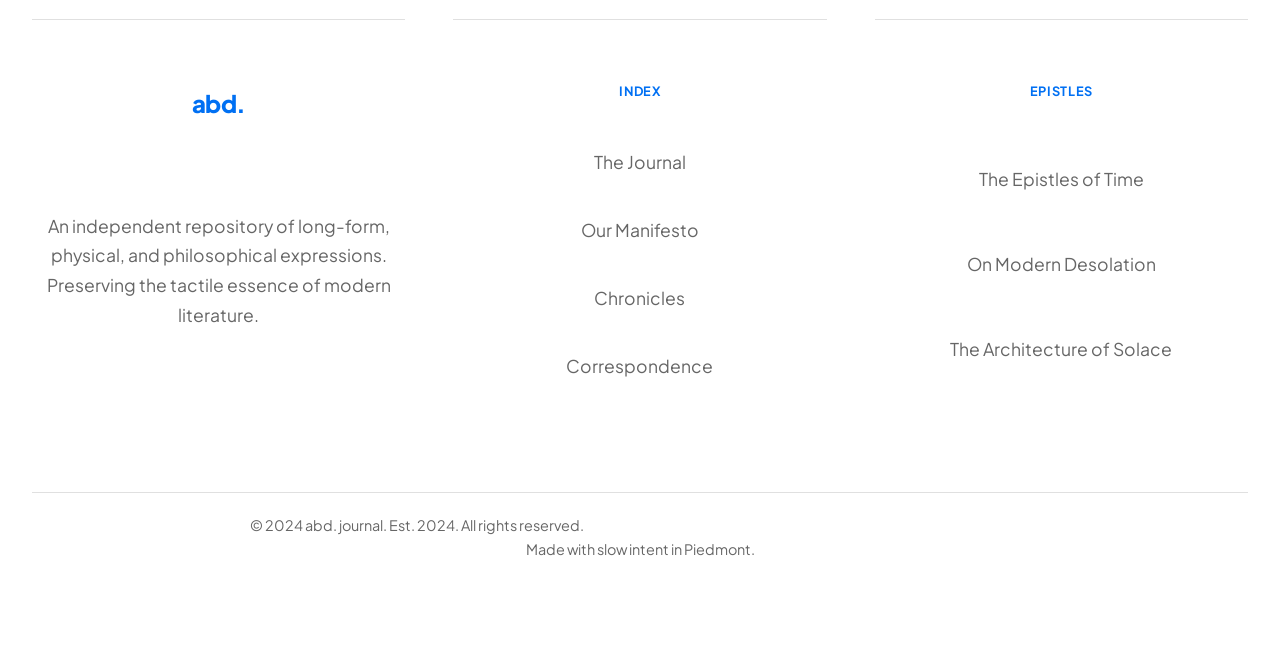
==== commit 204cedc5: "ForgeAI Agent: here you see in the archive.html thos sections css is not right [IMAGE" ====
--- a/archive.html
+++ b/archive.html
@@ -103,8 +103,11 @@
         <section class="grid-section archive-grid-section">
             <div class="content-wrapper">
                 <div class="archive-header-row">
-                    <span class="running-sub">Volume I &mdash; IV</span>
-                    <span class="running-sub">Showing 6 Selected Chronicles</span>
+                    <div class="header-text-block">
+                        <span class="running-sub">The Catalogued Mind</span>
+                        <h2 class="section-title">Chronological Index</h2>
+                    </div>
+                    <span class="running-sub">Volume I — IV</span>
                 </div>
 
                 <div class="post-grid archive-posts" id="archive-posts-container">
--- a/styles.css
+++ b/styles.css
@@ -1,7 +1,7 @@
 :root {
-  --bg: #11130e; --surface: #171a13; --surface-2: #21261b; --text: #f0ebd9; 
-  --muted: #a2a897; --primary: #c29b68; --primary-hover: #d4b285; 
-  --secondary: #5e6b52; --accent: #db5435; --border: #2e3527;
+  --bg: #fafafa; --surface: #ffffff; --surface-2: #f0f0f0; --text: #1a1a1a; 
+  --muted: #666666; --primary: #0070f3; --primary-hover: #0051b3; 
+  --secondary: #00c7b5; --accent: #ff0080; --border: #e0e0e0;
   --font-heading: 'Playfair Display', serif;
   --font-body: 'Plus Jakarta Sans', sans-serif;
   --font-accent: 'Newsreader', serif;
@@ -12,23 +12,25 @@
 body { 
   background: var(--bg); color: var(--text); font-family: var(--font-body);
   line-height: 1.6; font-size: 1.1rem;
-  background-image: url("data:image/svg+xml,%3Csvg viewBox='0 0 200 200' xmlns='http://www.w3.org/2000/svg'%3E%3Cfilter id='noise'%3E%3CfeTurbulence type='fractalNoise' baseFrequency='0.65' numOctaves='3' stitchTiles='stitch'/%3E%3C/filter%3E%3Crect width='100%25' height='100%25' filter='url(%23noise)' opacity='0.05'/%3E%3C/svg%3E");
 }
 
 .content-wrapper { max-width: var(--content-width); margin: 0 auto; padding: 0 2rem; }
 h1, h2, h3 { font-family: var(--font-heading); color: var(--text); line-height: 1.15; }
 
-.navbar { padding: 2rem 0; border-bottom: 1px solid var(--border); position: sticky; top: 0; z-index: 100; background: rgba(17, 19, 14, 0.9); backdrop-filter: blur(10px); }
-.nav-container { display: flex; justify-content: space-between; align-items: center; max-width: var(--content-width); margin: 0 auto; padding: 0 2rem; }
-.logo { font-size: 1.5rem; font-weight: 700; text-decoration: none; color: var(--primary); }
-nav a { text-decoration: none; color: var(--muted); margin-left: 2rem; font-size: 0.9rem; transition: 0.3s; }
+.navbar { padding: 1.5rem 0; border-bottom: 1px solid var(--border); position: sticky; top: 0; z-index: 1000; background: rgba(255, 255, 255, 0.9); backdrop-filter: blur(15px); }
+.nav-container { display: flex; justify-content: space-between; align-items: center; max-width: var(--content-width); margin: 0 auto; padding: 0 2rem; width: 100%; }
+.logo { font-size: 1.5rem; font-weight: 800; text-decoration: none; color: var(--primary); letter-spacing: -0.02em; }
+nav { display: flex; align-items: center; }
+nav a { text-decoration: none; color: var(--muted); margin-left: 2.5rem; font-size: 0.95rem; font-weight: 500; transition: color 0.3s ease; }
 nav a:hover, nav a.active { color: var(--primary); }
 
-.hero { position: relative; padding: 8rem 0; overflow: hidden; }
+.hero { position: relative; padding: 12rem 0; overflow: hidden; }
 .hero-bg { position: absolute; inset: 0; width: 100%; height: 100%; object-fit: cover; z-index: -1; }
-.hero::after { content: ''; position: absolute; inset: 0; background: linear-gradient(to right, rgba(17,19,14,0.95), rgba(17,19,14,0.4)); }
-.hero h1 { font-size: clamp(2.5rem, 5vw, 4.5rem); margin-bottom: 1.5rem; }
-.highlight { color: var(--primary); }
+.hero::after { content: ''; position: absolute; inset: 0; background: linear-gradient(to bottom, rgba(255,255,255,0.2), rgba(255,255,255,0.9)); }
+.hero .content-wrapper { position: relative; z-index: 1; max-width: 800px; }
+.hero h1 { font-size: clamp(3rem, 8vw, 6rem); margin-bottom: 2rem; font-weight: 400; letter-spacing: -0.02em; }
+.hero p { font-size: 1.25rem; color: var(--muted); margin-bottom: 2.5rem; max-width: 600px; line-height: 1.7; }
+.highlight { color: var(--primary); font-style: italic; }
 
 .post-grid { display: grid; grid-template-columns: repeat(auto-fit, minmax(300px, 1fr)); gap: 3rem; margin-top: 3rem; }
 .card { border: 1px solid var(--border); padding: 1.5rem; border-radius: 1rem; transition: 0.3s; background: var(--surface); }
@@ -38,13 +40,14 @@
 .manifesto { padding: 6rem 0; background: var(--surface-2); text-align: center; }
 blockquote { font-family: var(--font-accent); font-size: 2rem; max-width: 800px; margin: 0 auto; color: var(--primary); font-style: italic; }
 
-.btn-primary { background: var(--primary); color: var(--bg); padding: 1rem 2rem; border-radius: 4px; text-decoration: none; font-weight: 600; display: inline-block; }
+.btn-primary { background: var(--primary); color: #ffffff; padding: 1rem 2rem; border-radius: 4px; text-decoration: none; font-weight: 600; display: inline-block; }
 .btn-primary:hover { background: var(--primary-hover); }
 
 input, textarea { width: 100%; padding: 1rem; background: var(--surface); border: 1px solid var(--border); color: var(--text); margin-bottom: 1rem; font-family: inherit; }
 input:focus, textarea:focus { border-color: var(--primary); outline: none; }
 
-footer { padding: 4rem 2rem; border-top: 1px solid var(--border); text-align: center; color: var(--muted); }
+footer { padding: 4rem 2rem; border-top: 1px solid var(--border); text-align: center; color: var(--muted); background: var(--surface); }
+.footer-bottom { padding-top: 2rem; font-size: 0.85rem; }
 
 .horizontal-scroll { display: flex; gap: 2rem; overflow-x: auto; padding: 2rem 0; }
 .scroll-item { min-width: 250px; }
@@ -52,8 +55,9 @@
 
 .drop-cap { font-family: var(--font-heading); float: left; font-size: 4rem; line-height: 1; margin-right: 1rem; color: var(--primary); }
 
-@media (max-width: 960px) {
-  .nav-container { flex-direction: column; gap: 1rem; }
+@media (max-width: 768px) {
+  .nav-container { flex-direction: column; gap: 1.5rem; padding: 1rem; }
+  nav a { margin: 0 1rem; }
   .grid-layout { grid-template-columns: 1fr; }
 }
 
@@ -80,30 +84,34 @@
 
 /* About Page */
 .about-hero { padding: clamp(80px, 12vw, 160px) 0; text-align: center; }
-.text-column { max-width: 700px; margin: 0 auto; line-height: 1.8; color: #d1ccbb; }
+.text-column { max-width: 700px; margin: 0 auto; line-height: 1.8; color: var(--text); }
 .drop-cap { font-family: var(--font-heading); font-size: 5rem; float: left; line-height: 0.8; margin-right: 1rem; color: var(--primary); }
 .wide-image img { width: 100%; border-radius: 12px; margin: 3rem 0; box-shadow: 0 20px 40px rgba(0,0,0,0.3); }
 .video-container { position: relative; width: 100%; padding-top: 56.25%; border-radius: 12px; overflow: hidden; }
 .video-container iframe { position: absolute; top: 0; left: 0; width: 100%; height: 100%; }
 
 /* Archive Page */
-.running-header { display: flex; justify-content: space-between; padding: 1rem var(--content-width); font-size: 0.7rem; border-bottom: 1px solid var(--border); color: var(--muted); text-transform: uppercase; }
-.archive-controls { margin-top: 3rem; display: flex; flex-wrap: wrap; gap: 1rem; align-items: center; }
-.search-wrapper input { background: var(--surface); border: 1px solid var(--border); padding: 0.8rem 1rem; color: var(--text); border-radius: 4px; width: 300px; }
-.filter-btn { background: none; border: 1px solid var(--border); color: var(--muted); padding: 0.5rem 1rem; cursor: pointer; border-radius: 4px; transition: 0.2s; }
-.filter-btn.active, .filter-btn:hover { border-color: var(--primary); color: var(--text); }
-.archive-header-row { display: flex; justify-content: space-between; margin-bottom: 2rem; color: var(--muted); font-size: 0.8rem; }
-.card-image-wrapper { overflow: hidden; border-radius: 8px; margin-bottom: 1rem; }
-.card-meta { display: flex; justify-content: space-between; font-size: 0.75rem; margin-bottom: 0.5rem; }
-.read-time { color: var(--muted); }
-
-/* Contact Page */
-.contact-grid { display: grid; grid-template-columns: 1fr 350px; gap: 4rem; padding: 4rem 0; }
-.form-group { margin-bottom: 1.5rem; }
-.form-group label { display: block; margin-bottom: 0.5rem; font-size: 0.9rem; }
-.form-group input, .form-group textarea { width: 100%; background: var(--surface); border: 1px solid var(--border); padding: 1rem; color: var(--text); border-radius: 4px; }
-.contact-info h3 { font-family: var(--font-heading); margin-bottom: 1rem; }
-.meta-tag { margin-top: 2rem; padding: 0.5rem; border: 1px solid var(--border); display: inline-block; font-size: 0.7rem; }
+.running-header { display: flex; justify-content: space-between; padding: 1rem 0; font-size: 0.75rem; border-bottom: 1px solid var(--border); color: var(--muted); text-transform: uppercase; margin-bottom: 2rem; }
+.archive-controls { margin-bottom: 4rem; display: flex; flex-wrap: wrap; gap: 1rem; align-items: center; justify-content: center; }
+.search-wrapper input { background: var(--surface); border: 1px solid var(--border); padding: 0.8rem 1.2rem; color: var(--text); border-radius: 8px; width: 100%; max-width: 400px; box-shadow: 0 2px 4px rgba(0,0,0,0.02); }
+.filter-btn { background: var(--surface); border: 1px solid var(--border); color: var(--muted); padding: 0.6rem 1.2rem; cursor: pointer; border-radius: 8px; transition: all 0.2s ease; font-weight: 500; }
+.filter-btn.active, .filter-btn:hover { border-color: var(--primary); color: var(--primary); background: rgba(0,112,243,0.05); }
+.archive-header-row { display: flex; flex-wrap: wrap; justify-content: space-between; align-items: center; margin-bottom: 2rem; color: var(--muted); font-size: 0.9rem; gap: 1rem; padding: 1rem 0; }
+.card-image-wrapper { overflow: hidden; border-radius: 12px; margin-bottom: 1.5rem; position: relative; }
+.card-image-wrapper img { transition: transform 0.5s ease; }
+.card:hover .card-image-wrapper img { transform: scale(1.05); }
+.card-meta { display: flex; justify-content: space-between; font-size: 0.8rem; margin-bottom: 1rem; color: var(--primary); font-weight: 600; }
+.read-time { color: var(--muted); font-weight: 400; }
+
+/* Correspondence (Contact) Page */
+.contact-grid { display: grid; grid-template-columns: 1.5fr 1fr; gap: 8rem; padding: 4rem 0; align-items: start; }
+.form-group { margin-bottom: 2rem; }
+.form-group label { display: block; margin-bottom: 0.75rem; font-weight: 600; font-size: 0.85rem; text-transform: uppercase; letter-spacing: 0.05em; color: var(--muted); }
+.form-group input, .form-group textarea { width: 100%; background: var(--surface); border: 1px solid var(--border); padding: 1.25rem; color: var(--text); border-radius: 12px; font-size: 1rem; transition: border 0.2s ease, box-shadow 0.2s ease; }
+.form-group input:focus, .form-group textarea:focus { border-color: var(--primary); box-shadow: 0 0 0 4px rgba(0,112,243,0.1); }
+.contact-info h3 { font-size: 2rem; margin-bottom: 1.5rem; }
+.contact-info p { margin-bottom: 1.5rem; color: var(--muted); }
+.meta-tag { margin-top: 2rem; padding: 0.75rem 1.5rem; border: 1px solid var(--border); display: inline-block; font-size: 0.8rem; border-radius: 50px; font-weight: 600; }
 
 /* Responsive Adjustments */
 @media (max-width: 768px) {
@@ -122,7 +130,7 @@
 /* --- Testimonials --- */
 .testimonials { padding: 80px 0; background: var(--bg); }
 .testimonial-grid { display: grid; grid-template-columns: repeat(auto-fit, minmax(300px, 1fr)); gap: 2rem; }
-.t-card { background: var(--surface-2); padding: 2rem; border-radius: 16px; border: 1px solid var(--border); }
+.t-card { background: var(--surface); padding: 2rem; border-radius: 16px; border: 1px solid var(--border); box-shadow: 0 4px 6px rgba(0,0,0,0.05); }
 
 /* --- About & Manifesto --- */
 .about-page { line-height: 1.7; }
@@ -131,19 +139,21 @@
 .drop-cap { font-size: 5rem; font-family: var(--font-heading); color: var(--primary); float: left; margin-right: 20px; line-height: 0.8; }
 
 /* --- Archive --- */
-.archive-hero { position: relative; padding: 120px 0; overflow: hidden; }
-.filter-wrapper { display: flex; gap: 1rem; margin-top: 2rem; flex-wrap: wrap; }
-.archive-grid-section { padding: 60px 0; }
-.running-sub { font-family: var(--font-accent); color: var(--muted); font-style: italic; }
-.archive-posts { display: grid; grid-template-columns: repeat(auto-fit, minmax(350px, 1fr)); gap: 2rem; }
-.card-excerpt { color: var(--muted); font-size: 0.95rem; margin: 10px 0; }
-.card-footer-meta { display: flex; align-items: center; gap: 10px; margin-top: auto; }
+.archive-hero { position: relative; padding: 80px 0; overflow: hidden; }
+.filter-wrapper { display: flex; gap: 0.75rem; margin-top: 2rem; flex-wrap: wrap; }
+.archive-grid-section { padding: 20px 0 80px; }
+.section-title { font-size: 2rem; }
+.running-sub { font-family: var(--font-accent); color: var(--muted); font-style: italic; display: block; margin-bottom: 0.25rem; font-size: 0.8rem; }
+.archive-posts { display: grid; grid-template-columns: repeat(auto-fit, minmax(300px, 1fr)); gap: 2rem; align-content: start; }
+.card { display: flex; flex-direction: column; }
+.card-excerpt { color: var(--muted); font-size: 0.95rem; margin: 10px 0 20px; line-height: 1.5; }
+.card-footer-meta { display: flex; align-items: center; gap: 10px; margin-top: auto; padding-top: 1rem; border-top: 1px solid var(--border); }
 .author-avatar { width: 32px; height: 32px; border-radius: 50%; }
 .author-name { font-weight: 600; font-size: 0.85rem; }
 .pub-date { font-size: 0.8rem; color: var(--muted); }
 
 /* --- Video Section --- */
-.video-feature-section { padding: 80px 0; }
+.video-feature-section { padding: 80px 0; background: var(--surface-2); }
 .video-grid-split { display: grid; grid-template-columns: 1fr 1fr; gap: 4rem; align-items: center; }
 .video-wrapper-16-9 { position: relative; padding-bottom: 56.25%; height: 0; overflow: hidden; border-radius: 16px; }
 .video-wrapper-16-9 iframe { position: absolute; top: 0; left: 0; width: 100%; height: 100%; border: none; }
@@ -156,7 +166,7 @@
 .contact-form-box { background: var(--surface); padding: 3rem; border-radius: 20px; border: 1px solid var(--border); }
 .form-group { margin-bottom: 1.5rem; }
 .form-group label { display: block; margin-bottom: 0.5rem; font-weight: 500; }
-.form-group input, .form-group textarea { width: 100%; padding: 12px; background: var(--bg); border: 1px solid var(--border); color: var(--text); border-radius: 8px; }
+.form-group input, .form-group textarea { width: 100%; padding: 12px; background: var(--surface); border: 1px solid var(--border); color: var(--text); border-radius: 8px; }
 
 /* --- Pagination --- */
 .pagination { display: flex; gap: 10px; justify-content: center; margin-top: 40px; }
@@ -174,7 +184,11 @@
     text-align: center;
 }
 
-.newsletter h3 { font-family: var(--font-heading); font-size: 2rem; color: var(--text); margin-bottom: 1rem; }
+.newsletter h2 { font-family: var(--font-heading); font-size: 2.5rem; color: var(--text); margin-bottom: 1.5rem; }
+.newsletter form { display: flex; max-width: 500px; margin: 0 auto; gap: 1rem; }
+.newsletter input { margin-bottom: 0; }
+.newsletter button { background: var(--primary); color: white; border: none; padding: 0 2rem; border-radius: 4px; cursor: pointer; font-weight: 600; }
+.newsletter button:hover { background: var(--primary-hover); }
 
 /* Author Details */
 .author-details {
